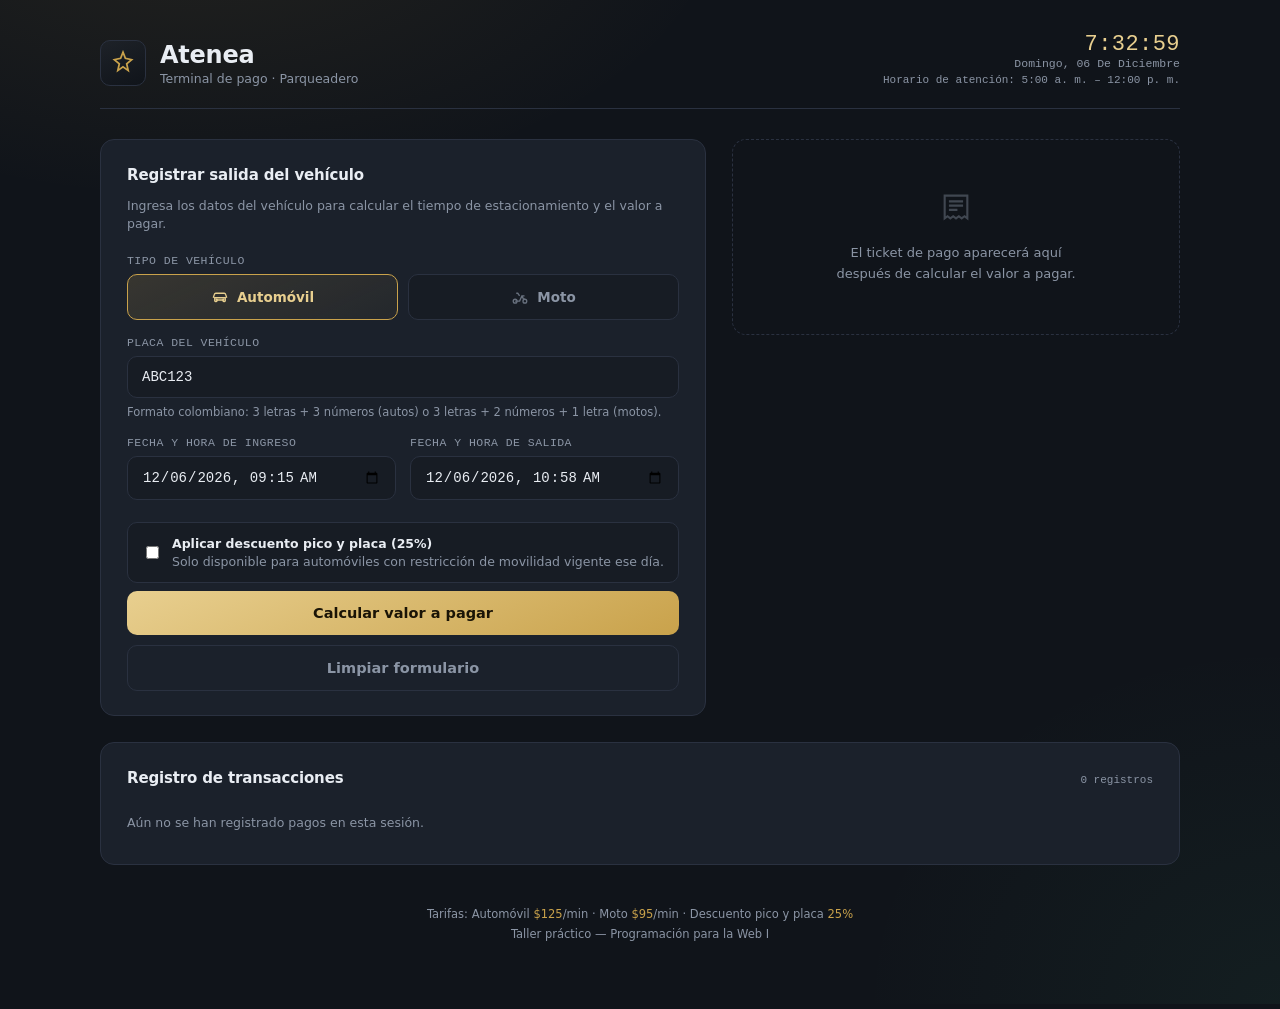
==== ejercicio_parqueadero/index.html @ 3fb55f8c "se termino todo" ====
<!DOCTYPE html>
<html lang="es">
<head>
<meta charset="UTF-8">
<meta name="viewport" content="width=device-width, initial-scale=1.0">
<title>Atenea · Terminal de Parqueadero</title>
<style>
  :root{
    --bg:#10141a;
    --bg-soft:#171c24;
    --panel:#1b212b;
    --line:#2a3140;
    --ink:#e9edf3;
    --ink-dim:#8b95a5;
    --gold:#c9a24b;
    --gold-soft:#e8cf8f;
    --mint:#4abf8a;
    --terracota:#d6573f;
    --paper:#f3efe4;
    --paper-ink:#262119;
    --mono: 'Atenea Mono', ui-monospace, 'SF Mono', Consolas, monospace;
    --sans: 'Atenea Sans', system-ui, -apple-system, sans-serif;
  }

  *{box-sizing:border-box;}
  html,body{margin:0;padding:0;}

  body{
    background:
      radial-gradient(ellipse 900px 500px at 15% -10%, rgba(201,162,75,0.10), transparent 60%),
      radial-gradient(ellipse 700px 600px at 100% 100%, rgba(74,191,138,0.06), transparent 60%),
      var(--bg);
    color:var(--ink);
    font-family:var(--sans);
    min-height:100vh;
    padding:32px 20px 60px;
  }

  /* ---------- Type ---------- */
  @font-face{ font-family:'Atenea Sans'; src:local('Inter'); }

  h1,h2,h3{ margin:0; font-weight:700; letter-spacing:-0.01em; }

  .eyebrow{
    font-family:var(--mono);
    font-size:11px;
    letter-spacing:0.18em;
    text-transform:uppercase;
    color:var(--gold);
  }

  /* ---------- Header ---------- */
  .wrap{ max-width:1080px; margin:0 auto; }

  header.top{
    display:flex;
    align-items:flex-end;
    justify-content:space-between;
    gap:24px;
    margin-bottom:30px;
    padding-bottom:22px;
    border-bottom:1px solid var(--line);
    flex-wrap:wrap;
  }

  .brand{ display:flex; align-items:center; gap:14px; }

  .brand-mark{
    width:46px;height:46px;
    border-radius:10px;
    background:linear-gradient(155deg,#22293480,#10141a);
    border:1px solid var(--line);
    display:flex;align-items:center;justify-content:center;
    position:relative;
    overflow:hidden;
  }
  .brand-mark svg{ width:26px; height:26px; }

  .brand h1{ font-size:24px; }
  .brand .sub{ font-size:12.5px; color:var(--ink-dim); margin-top:2px; }

  .clock-box{
    font-family:var(--mono);
    text-align:right;
  }
  .clock-box .time{ font-size:22px; color:var(--gold-soft); letter-spacing:0.02em; }
  .clock-box .date{ font-size:11.5px; color:var(--ink-dim); text-transform:capitalize; }
  .clock-box .hours{ font-size:11px; color:var(--ink-dim); margin-top:4px; }

  /* ---------- Layout grid ---------- */
  .grid{
    display:grid;
    grid-template-columns: 1.15fr 0.85fr;
    gap:26px;
    align-items:start;
  }
  @media (max-width: 860px){
    .grid{ grid-template-columns:1fr; }
  }

  .panel{
    background:var(--panel);
    border:1px solid var(--line);
    border-radius:14px;
    padding:26px 26px 24px;
  }

  .panel h2{ font-size:15px; margin-bottom:4px; }
  .panel .panel-desc{ font-size:12.5px; color:var(--ink-dim); margin-bottom:20px; line-height:1.5; }

  /* ---------- Form ---------- */
  .field{ margin-bottom:16px; }
  .field label{
    display:block;
    font-size:11.5px;
    letter-spacing:0.04em;
    text-transform:uppercase;
    color:var(--ink-dim);
    margin-bottom:7px;
    font-family:var(--mono);
  }

  .row2{ display:grid; grid-template-columns:1fr 1fr; gap:14px; }

  .vehicle-toggle{ display:flex; gap:10px; }
  .vt-btn{
    flex:1;
    background:var(--bg-soft);
    border:1px solid var(--line);
    border-radius:10px;
    padding:13px 10px;
    color:var(--ink-dim);
    font-family:var(--sans);
    font-size:13.5px;
    font-weight:600;
    cursor:pointer;
    display:flex;
    align-items:center;
    justify-content:center;
    gap:8px;
    transition:all .15s ease;
  }
  .vt-btn svg{ width:18px; height:18px; opacity:.7; transition:opacity .15s; }
  .vt-btn:hover{ border-color:#3a4256; }
  .vt-btn.active{
    background:linear-gradient(155deg, rgba(201,162,75,0.16), rgba(201,162,75,0.05));
    border-color:var(--gold);
    color:var(--gold-soft);
  }
  .vt-btn.active svg{ opacity:1; }

  input[type="text"], input[type="datetime-local"]{
    width:100%;
    background:var(--bg-soft);
    border:1px solid var(--line);
    border-radius:10px;
    padding:12px 14px;
    color:var(--ink);
    font-family:var(--mono);
    font-size:14px;
    outline:none;
    transition:border-color .15s ease, box-shadow .15s ease;
  }
  input::placeholder{ color:#5b6475; font-family:var(--sans); }
  input:focus{
    border-color:var(--gold);
    box-shadow:0 0 0 3px rgba(201,162,75,0.14);
  }
  input.err{ border-color:var(--terracota); box-shadow:0 0 0 3px rgba(214,87,63,0.14); }

  .hint{ font-size:11.5px; color:var(--ink-dim); margin-top:6px; line-height:1.4; }
  .errmsg{ font-size:12px; color:var(--terracota); margin-top:6px; display:none; font-weight:600; }
  .errmsg.show{ display:block; }

  .check-row{
    display:flex;
    align-items:center;
    gap:10px;
    background:var(--bg-soft);
    border:1px solid var(--line);
    border-radius:10px;
    padding:12px 14px;
    margin-top:6px;
    cursor:pointer;
    user-select:none;
  }
  .check-row input{ width:auto; accent-color:var(--gold); }
  .check-row span{ font-size:12.5px; color:var(--ink-dim); line-height:1.4; }
  .check-row strong{ color:var(--ink); }

  .btn{
    width:100%;
    border:none;
    border-radius:10px;
    padding:14px 16px;
    font-family:var(--sans);
    font-weight:700;
    font-size:14.5px;
    cursor:pointer;
    transition:transform .08s ease, filter .15s ease;
  }
  .btn:active{ transform:scale(0.985); }
  .btn-primary{
    background:linear-gradient(155deg, var(--gold-soft), var(--gold));
    color:#1a1406;
    margin-top:8px;
  }
  .btn-primary:hover{ filter:brightness(1.06); }
  .btn-ghost{
    background:transparent;
    border:1px solid var(--line);
    color:var(--ink-dim);
    margin-top:10px;
  }
  .btn-ghost:hover{ border-color:#3a4256; color:var(--ink); }

  .global-alert{
    display:none;
    background:rgba(214,87,63,0.12);
    border:1px solid rgba(214,87,63,0.4);
    color:#f0a796;
    border-radius:10px;
    padding:12px 14px;
    font-size:12.5px;
    margin-bottom:16px;
    line-height:1.5;
  }
  .global-alert.show{ display:block; }
  .global-alert ul{ margin:6px 0 0; padding-left:18px; }

  /* ---------- Ticket ---------- */
  .ticket-shell{
    position:sticky;
    top:24px;
  }

  .ticket-placeholder{
    border:1px dashed var(--line);
    border-radius:14px;
    padding:50px 24px;
    text-align:center;
    color:var(--ink-dim);
    font-size:13px;
    line-height:1.6;
  }
  .ticket-placeholder svg{ width:34px; height:34px; opacity:.4; margin-bottom:12px; }

  .ticket{
    display:none;
    background:var(--paper);
    color:var(--paper-ink);
    border-radius:4px;
    font-family:var(--mono);
    position:relative;
    box-shadow: 0 18px 40px -10px rgba(0,0,0,0.5);
    overflow:hidden;
  }
  .ticket.show{ display:block; animation: drop .35s ease; }
  @keyframes drop{ from{ opacity:0; transform:translateY(-14px);} to{opacity:1; transform:translateY(0);} }

  .ticket::before, .ticket::after{
    content:"";
    position:absolute;
    left:0; right:0;
    height:10px;
    background:
      radial-gradient(circle 6px at 10px 5px, var(--bg) 99%, transparent 100%) repeat-x;
    background-size:20px 10px;
  }
  .ticket::before{ top:-1px; }
  .ticket::after{ bottom:-1px; transform:rotate(180deg); }

  .ticket-inner{ padding:26px 24px 28px; }

  .t-center{ text-align:center; }
  .t-logo{ font-size:18px; font-weight:700; letter-spacing:0.06em; }
  .t-sub{ font-size:10.5px; letter-spacing:0.12em; text-transform:uppercase; opacity:.65; margin-top:2px; }

  .t-rule{
    border:none;
    border-top:1px dashed rgba(38,33,25,0.35);
    margin:16px 0;
  }

  .t-line{
    display:flex;
    justify-content:space-between;
    gap:10px;
    font-size:12.5px;
    padding:3px 0;
  }
  .t-line .k{ opacity:.65; }
  .t-line .v{ font-weight:700; text-align:right; }

  .t-badge{
    display:inline-block;
    font-size:10px;
    letter-spacing:0.06em;
    text-transform:uppercase;
    padding:3px 8px;
    border-radius:20px;
    background:rgba(38,33,25,0.1);
    margin-top:2px;
  }
  .t-badge.disc{ background:rgba(74,191,138,0.18); color:#1d5c41; }

  .t-total{
    display:flex;
    justify-content:space-between;
    align-items:baseline;
    margin-top:14px;
    padding-top:14px;
    border-top:1px solid rgba(38,33,25,0.35);
  }
  .t-total .k{ font-size:12.5px; font-weight:700; }
  .t-total .v{ font-size:21px; font-weight:700; }

  .t-section-title{
    font-size:10.5px;
    letter-spacing:0.1em;
    text-transform:uppercase;
    opacity:.55;
    margin:18px 0 8px;
  }

  .change-list{ display:flex; flex-direction:column; gap:6px; }
  .change-item{
    display:flex;
    align-items:center;
    justify-content:space-between;
    background:rgba(38,33,25,0.06);
    border-radius:6px;
    padding:7px 10px;
    font-size:12.5px;
  }
  .change-item .deno{ display:flex; align-items:center; gap:8px; }
  .change-item .pill{
    font-size:9.5px;
    padding:1px 6px;
    border-radius:10px;
    background:var(--paper-ink);
    color:var(--paper);
    letter-spacing:.04em;
  }

  .t-foot{
    text-align:center;
    font-size:10.5px;
    opacity:.55;
    margin-top:18px;
    line-height:1.6;
  }
  .t-barcode{
    margin:16px auto 0;
    height:34px;
    width:80%;
    background: repeating-linear-gradient(90deg, var(--paper-ink) 0px, var(--paper-ink) 2px, transparent 2px, transparent 5px);
    opacity:.75;
  }

  .ticket-actions{
    display:flex;
    gap:10px;
    margin-top:16px;
  }
  .ticket-actions .btn{ font-size:13px; padding:11px; }

  /* ---------- Log ---------- */
  .log-panel{ margin-top:26px; }
  .log-head{ display:flex; align-items:center; justify-content:space-between; margin-bottom:14px; }
  .log-head h2{ font-size:15px; }
  .log-count{ font-family:var(--mono); font-size:11px; color:var(--ink-dim); }

  .log-empty{ font-size:12.5px; color:var(--ink-dim); padding:10px 0; }

  table{ width:100%; border-collapse:collapse; font-size:12.5px; }
  thead th{
    text-align:left;
    font-family:var(--mono);
    font-size:10.5px;
    letter-spacing:0.06em;
    text-transform:uppercase;
    color:var(--ink-dim);
    padding:8px 10px;
    border-bottom:1px solid var(--line);
  }
  tbody td{
    padding:11px 10px;
    border-bottom:1px solid var(--line);
    color:var(--ink);
  }
  tbody tr:last-child td{ border-bottom:none; }
  tbody td.num{ font-family:var(--mono); text-align:right; }
  .tag{
    font-size:10.5px;
    padding:2px 8px;
    border-radius:20px;
    background:var(--bg-soft);
    border:1px solid var(--line);
    color:var(--ink-dim);
  }

  footer.page-foot{
    text-align:center;
    margin-top:40px;
    font-size:11.5px;
    color:var(--ink-dim);
    line-height:1.7;
  }
  footer.page-foot .gold{ color:var(--gold); }

  /* focus visibility */
  a:focus-visible, button:focus-visible, input:focus-visible, .vt-btn:focus-visible{
    outline:2px solid var(--gold);
    outline-offset:2px;
  }

  @media (prefers-reduced-motion: reduce){
    .ticket.show{ animation:none; }
  }
</style>
</head>
<body>
<div class="wrap">

  <header class="top">
    <div class="brand">
      <div class="brand-mark">
        <svg viewBox="0 0 24 24" fill="none" stroke="#c9a24b" stroke-width="1.6">
          <path d="M12 2l2.2 5.6L20 9l-4.6 3.7L16.8 19 12 15.6 7.2 19l1.4-6.3L4 9l5.8-1.4L12 2z"/>
        </svg>
      </div>
      <div>
        <h1>Atenea</h1>
        <div class="sub">Terminal de pago · Parqueadero</div>
      </div>
    </div>
    <div class="clock-box">
      <div class="time" id="clockTime">--:--:--</div>
      <div class="date" id="clockDate">—</div>
      <div class="hours">Horario de atención: 5:00 a. m. – 12:00 p. m.</div>
    </div>
  </header>

  <div class="grid">

    <!-- FORM PANEL -->
    <section class="panel">
      <h2>Registrar salida del vehículo</h2>
      <p class="panel-desc">Ingresa los datos del vehículo para calcular el tiempo de estacionamiento y el valor a pagar.</p>

      <div class="global-alert" id="globalAlert"></div>

      <div class="field">
        <label>Tipo de vehículo</label>
        <div class="vehicle-toggle">
          <button type="button" class="vt-btn active" data-tipo="auto" id="btnAuto">
            <svg viewBox="0 0 24 24" fill="none" stroke="currentColor" stroke-width="1.8"><path d="M3 13l1.5-4.5A2 2 0 0 1 6.4 7h11.2a2 2 0 0 1 1.9 1.5L21 13M5 13h14v4a1 1 0 0 1-1 1h-1a1 1 0 0 1-1-1v-1H8v1a1 1 0 0 1-1 1H6a1 1 0 0 1-1-1v-4z"/><circle cx="7.5" cy="15.5" r="0.6" fill="currentColor"/><circle cx="16.5" cy="15.5" r="0.6" fill="currentColor"/></svg>
            Automóvil
          </button>
          <button type="button" class="vt-btn" data-tipo="moto" id="btnMoto">
            <svg viewBox="0 0 24 24" fill="none" stroke="currentColor" stroke-width="1.8"><circle cx="5.5" cy="17.5" r="2.5"/><circle cx="18.5" cy="17.5" r="2.5"/><path d="M5.5 17.5h6l3-7h3.5M11.5 10.5L9 7h-2M14.5 10.5l2 4 2 .5"/></svg>
            Moto
          </button>
        </div>
        <input type="hidden" id="tipoVehiculo" value="auto">
      </div>

      <div class="field">
        <label for="placa">Placa del vehículo</label>
        <input type="text" id="placa" placeholder="ABC123" maxlength="6" autocomplete="off">
        <div class="hint">Formato colombiano: 3 letras + 3 números (autos) o 3 letras + 2 números + 1 letra (motos).</div>
        <div class="errmsg" id="errPlaca">La placa no tiene un formato válido.</div>
      </div>

      <div class="row2">
        <div class="field">
          <label for="fechaIngreso">Fecha y hora de ingreso</label>
          <input type="datetime-local" id="fechaIngreso">
          <div class="errmsg" id="errIngreso">Hora fuera del horario de atención (5:00 a.m.–12:00 p.m.).</div>
        </div>
        <div class="field">
          <label for="fechaSalida">Fecha y hora de salida</label>
          <input type="datetime-local" id="fechaSalida">
          <div class="errmsg" id="errSalida">La salida debe ser posterior al ingreso y dentro del horario.</div>
        </div>
      </div>

      <label class="check-row" for="picoPlaca">
        <input type="checkbox" id="picoPlaca">
        <span><strong>Aplicar descuento pico y placa (25%)</strong><br>Solo disponible para automóviles con restricción de movilidad vigente ese día.</span>
      </label>

      <button class="btn btn-primary" id="btnCalcular">Calcular valor a pagar</button>

      <div id="pagoSection" style="display:none;">
        <div class="field" style="margin-top:18px;">
          <label for="dineroRecibido">Dinero recibido del cliente</label>
          <input type="text" id="dineroRecibido" placeholder="Ej: 50000" inputmode="numeric">
          <div class="errmsg" id="errDinero">Ingresa un valor numérico igual o mayor al total a pagar.</div>
        </div>
        <button class="btn btn-primary" id="btnPagar">Generar ticket y calcular cambio</button>
      </div>

      <button class="btn btn-ghost" id="btnReset">Limpiar formulario</button>
    </section>

    <!-- TICKET PANEL -->
    <aside class="ticket-shell">
      <div class="ticket-placeholder" id="ticketPlaceholder">
        <svg viewBox="0 0 24 24" fill="none" stroke="currentColor" stroke-width="1.5"><path d="M4 4h16v16l-2-1.5L16 20l-2-1.5L12 20l-2-1.5L8 20l-2-1.5L4 20V4z"/><path d="M7 8h10M7 11h10M7 14h6"/></svg>
        <div>El ticket de pago aparecerá aquí<br>después de calcular el valor a pagar.</div>
      </div>

      <div class="ticket" id="ticket">
        <div class="ticket-inner">
          <div class="t-center">
            <div class="t-logo">ATENEA</div>
            <div class="t-sub">Comprobante de pago</div>
          </div>
          <hr class="t-rule">
          <div class="t-line"><span class="k">Fecha</span><span class="v" id="tkFecha">—</span></div>
          <div class="t-line"><span class="k">Placa</span><span class="v" id="tkPlaca">—</span></div>
          <div class="t-line"><span class="k">Vehículo</span><span class="v" id="tkTipo">—</span></div>
          <div class="t-line"><span class="k">Ingreso</span><span class="v" id="tkIngreso">—</span></div>
          <div class="t-line"><span class="k">Salida</span><span class="v" id="tkSalida">—</span></div>
          <div class="t-line"><span class="k">Tiempo total</span><span class="v" id="tkTiempo">—</span></div>
          <hr class="t-rule">
          <div class="t-line"><span class="k">Tarifa por minuto</span><span class="v" id="tkTarifa">—</span></div>
          <div class="t-line"><span class="k">Subtotal</span><span class="v" id="tkSubtotal">—</span></div>
          <div class="t-line" id="tkDescuentoRow" style="display:none;"><span class="k">Descuento pico y placa <span class="t-badge disc">-25%</span></span><span class="v" id="tkDescuento">—</span></div>
          <div class="t-line"><span class="k">Ajuste a múltiplo de $50</span><span class="v" id="tkAjuste">—</span></div>

          <div class="t-total"><span class="k">TOTAL A PAGAR</span><span class="v" id="tkTotal">$0</span></div>

          <div id="tkCambioWrap" style="display:none;">
            <div class="t-line" style="margin-top:14px;"><span class="k">Recibido</span><span class="v" id="tkRecibido">—</span></div>
            <div class="t-line"><span class="k">Cambio a devolver</span><span class="v" id="tkCambioTotal">—</span></div>
            <div class="t-section-title">Desglose del cambio</div>
            <div class="change-list" id="changeList"></div>
          </div>

          <div class="t-barcode"></div>
          <div class="t-foot">Gracias por estacionar con Atenea<br>Conserve este comprobante</div>
        </div>
      </div>

      <div class="ticket-actions" id="ticketActions" style="display:none;">
        <button class="btn btn-ghost" id="btnDescargarJson">Descargar JSON</button>
      </div>
    </aside>
  </div>

  <!-- LOG -->
  <section class="panel log-panel">
    <div class="log-head">
      <h2>Registro de transacciones</h2>
      <span class="log-count" id="logCount">0 registros</span>
    </div>
    <div class="log-empty" id="logEmpty">Aún no se han registrado pagos en esta sesión.</div>
    <div style="overflow-x:auto;">
      <table id="logTable" style="display:none;">
        <thead>
          <tr>
            <th>Fecha</th>
            <th>Placa</th>
            <th>Tipo</th>
            <th>Tiempo (h)</th>
            <th style="text-align:right;">Valor pagado</th>
          </tr>
        </thead>
        <tbody id="logBody"></tbody>
      </table>
    </div>
  </section>

  <footer class="page-foot">
    Tarifas: Automóvil <span class="gold">$125</span>/min · Moto <span class="gold">$95</span>/min · Descuento pico y placa <span class="gold">25%</span><br>
    Taller práctico — Programación para la Web I
  </footer>

</div>

<script>
(function(){
  "use strict";

  /* ====================== Constantes del negocio ====================== */
  const TARIFA = { auto: 125, moto: 95 };
  const DESCUENTO_PICO_PLACA = 0.25;
  const HORA_APERTURA = 5;   // 5:00 a.m.
  const HORA_CIERRE   = 12;  // 12:00 p.m. (mediodía)
  const DENOMINACIONES = [100000, 50000, 20000, 10000, 5000, 2000, 1000, 500, 200, 100, 50];

  const registros = []; // log en memoria de la sesión

  /* ====================== Utilidades ====================== */
  const $ = (id) => document.getElementById(id);

  const fmtCOP = (n) => "$" + Math.round(n).toLocaleString("es-CO");

  const fmtFechaHora = (date) =>
    date.toLocaleString("es-CO", { day:"2-digit", month:"short", year:"numeric", hour:"2-digit", minute:"2-digit" });

  // Valida formato de placa colombiana: AAA123 (carro) o AAA12A (moto)
  function placaValida(placa, tipo){
    const p = placa.trim().toUpperCase();
    if(tipo === "auto"){
      return /^[A-Z]{3}[0-9]{3}$/.test(p);
    }
    return /^[A-Z]{3}[0-9]{2}[A-Z]$/.test(p);
  }

  // Verifica que una fecha/hora esté dentro del horario de atención [5:00, 12:00]
  function dentroDeHorario(date){
    const h = date.getHours();
    const m = date.getMinutes();
    const minutos = h * 60 + m;
    const apertura = HORA_APERTURA * 60;
    const cierre = HORA_CIERRE * 60; // 12:00 pm exactas incluidas
    return minutos >= apertura && minutos <= cierre;
  }

  // Ajusta un valor al múltiplo de 50 inmediatamente superior (a favor del parqueadero)
  function ajustarMultiplo50(valor){
    return Math.ceil(valor / 50) * 50;
  }

  // Calcula el desglose de cambio en denominaciones colombianas
  function calcularCambio(totalCambio){
    let restante = Math.round(totalCambio);
    const desglose = [];
    for(const d of DENOMINACIONES){
      if(restante <= 0) break;
      const cantidad = Math.floor(restante / d);
      if(cantidad > 0){
        desglose.push({ denominacion:d, cantidad });
        restante -= cantidad * d;
      }
    }
    return desglose;
  }

  function tipoBillete(d){
    return d >= 1000 ? "Billete" : "Moneda";
  }

  /* ====================== Estado de la UI ====================== */
  let calculoActual = null; // guarda el resultado del cálculo vigente

  function setTipoVehiculo(tipo){
    $("tipoVehiculo").value = tipo;
    $("btnAuto").classList.toggle("active", tipo === "auto");
    $("btnMoto").classList.toggle("active", tipo === "moto");
  }

  $("btnAuto").addEventListener("click", () => setTipoVehiculo("auto"));
  $("btnMoto").addEventListener("click", () => setTipoVehiculo("moto"));

  function mostrarAlertaGlobal(mensajes){
    const box = $("globalAlert");
    if(!mensajes.length){
      box.classList.remove("show");
      box.innerHTML = "";
      return;
    }
    box.innerHTML = "<strong>Revisa los siguientes datos:</strong><ul>" +
      mensajes.map(m => `<li>${m}</li>`).join("") + "</ul>";
    box.classList.add("show");
  }

  function limpiarErroresCampo(){
    ["placa","fechaIngreso","fechaSalida"].forEach(id => $(id).classList.remove("err"));
    ["errPlaca","errIngreso","errSalida"].forEach(id => $(id).classList.remove("show"));
  }

  /* ====================== Validación principal ====================== */
  function validarFormulario(){
    limpiarErroresCampo();
    const errores = [];

    const tipo = $("tipoVehiculo").value;
    const placa = $("placa").value.trim();
    const ingresoStr = $("fechaIngreso").value;
    const salidaStr = $("fechaSalida").value;

    // Placa
    if(!placa){
      errores.push("La placa del vehículo es obligatoria.");
      $("placa").classList.add("err");
    } else if(!placaValida(placa, tipo)){
      errores.push(`La placa "${placa.toUpperCase()}" no corresponde al formato esperado para ${tipo === "auto" ? "un automóvil (AAA123)" : "una moto (AAA12A)"}.`);
      $("placa").classList.add("err");
      $("errPlaca").classList.add("show");
    }

    // Fechas presentes
    if(!ingresoStr){
      errores.push("Debes indicar la fecha y hora de ingreso.");
      $("fechaIngreso").classList.add("err");
    }
    if(!salidaStr){
      errores.push("Debes indicar la fecha y hora de salida.");
      $("fechaSalida").classList.add("err");
    }

    if(ingresoStr && salidaStr){
      const ingreso = new Date(ingresoStr);
      const salida = new Date(salidaStr);

      if(isNaN(ingreso.getTime()) || isNaN(salida.getTime())){
        errores.push("Las fechas ingresadas no son válidas.");
      } else {
        if(!dentroDeHorario(ingreso)){
          errores.push("La hora de ingreso está fuera del horario de atención (5:00 a.m. – 12:00 p.m.).");
          $("fechaIngreso").classList.add("err");
          $("errIngreso").classList.add("show");
        }
        if(!dentroDeHorario(salida)){
          errores.push("La hora de salida está fuera del horario de atención (5:00 a.m. – 12:00 p.m.).");
          $("fechaSalida").classList.add("err");
          $("errSalida").classList.add("show");
        }
        if(salida.getTime() <= ingreso.getTime()){
          errores.push("La fecha y hora de salida debe ser posterior a la de ingreso.");
          $("fechaSalida").classList.add("err");
          $("errSalida").classList.add("show");
        }
      }
    }

    mostrarAlertaGlobal(errores);
    return errores.length === 0;
  }

  /* ====================== Cálculo del valor a pagar ====================== */
  function calcular(){
    if(!validarFormulario()) return;

    const tipo = $("tipoVehiculo").value;
    const placa = $("placa").value.trim().toUpperCase();
    const ingreso = new Date($("fechaIngreso").value);
    const salida = new Date($("fechaSalida").value);
    const aplicaPicoPlaca = $("picoPlaca").checked && tipo === "auto";

    const minutos = Math.ceil((salida.getTime() - ingreso.getTime()) / 60000);
    const tarifaMin = TARIFA[tipo];
    const subtotal = minutos * tarifaMin;
    const descuento = aplicaPicoPlaca ? subtotal * DESCUENTO_PICO_PLACA : 0;
    const valorConDescuento = subtotal - descuento;
    const totalAjustado = ajustarMultiplo50(valorConDescuento);
    const ajuste = totalAjustado - valorConDescuento;
    const horas = minutos / 60;

    calculoActual = {
      tipo, placa, ingreso, salida, minutos, horas,
      tarifaMin, subtotal, aplicaPicoPlaca, descuento,
      valorConDescuento, ajuste, total: totalAjustado
    };

    // Pintar el ticket (parcial, sin cambio todavía)
    $("tkFecha").textContent = fmtFechaHora(new Date());
    $("tkPlaca").textContent = placa;
    $("tkTipo").textContent = tipo === "auto" ? "Automóvil" : "Moto";
    $("tkIngreso").textContent = fmtFechaHora(ingreso);
    $("tkSalida").textContent = fmtFechaHora(salida);
    $("tkTiempo").textContent = `${minutos} min (${horas.toFixed(2)} h)`;
    $("tkTarifa").textContent = fmtCOP(tarifaMin) + "/min";
    $("tkSubtotal").textContent = fmtCOP(subtotal);

    if(aplicaPicoPlaca){
      $("tkDescuentoRow").style.display = "flex";
      $("tkDescuento").textContent = "-" + fmtCOP(descuento);
    } else {
      $("tkDescuentoRow").style.display = "none";
    }

    $("tkAjuste").textContent = (ajuste > 0 ? "+" : "") + fmtCOP(ajuste);
    $("tkTotal").textContent = fmtCOP(totalAjustado);

    $("tkCambioWrap").style.display = "none";

    $("ticketPlaceholder").style.display = "none";
    $("ticket").classList.add("show");
    $("ticketActions").style.display = "none";

    $("pagoSection").style.display = "block";
    $("dineroRecibido").value = "";
    $("dineroRecibido").classList.remove("err");
    $("errDinero").classList.remove("show");
    $("dineroRecibido").focus();
  }

  /* ====================== Pago y cambio ====================== */
  function procesarPago(){
    if(!calculoActual) return;

    const crudo = $("dineroRecibido").value.replace(/[^0-9]/g, "");
    const recibido = parseInt(crudo, 10);

    $("dineroRecibido").classList.remove("err");
    $("errDinero").classList.remove("show");

    if(!crudo || isNaN(recibido) || recibido < calculoActual.total){
      $("dineroRecibido").classList.add("err");
      $("errDinero").classList.add("show");
      if(recibido < calculoActual.total && !isNaN(recibido)){
        $("errDinero").textContent = `El dinero recibido (${fmtCOP(recibido)}) es menor al total a pagar (${fmtCOP(calculoActual.total)}).`;
      }
      return;
    }

    const cambioTotal = recibido - calculoActual.total;
    const desglose = calcularCambio(cambioTotal);

    $("tkCambioWrap").style.display = "block";
    $("tkRecibido").textContent = fmtCOP(recibido);
    $("tkCambioTotal").textContent = fmtCOP(cambioTotal);

    const list = $("changeList");
    list.innerHTML = "";
    if(desglose.length === 0){
      list.innerHTML = `<div class="change-item"><span>Pago exacto, sin cambio a devolver.</span></div>`;
    } else {
      desglose.forEach(item => {
        const div = document.createElement("div");
        div.className = "change-item";
        div.innerHTML = `
          <span class="deno"><span class="pill">${tipoBillete(item.denominacion)}</span> ${fmtCOP(item.denominacion)}</span>
          <span>x${item.cantidad}</span>
        `;
        list.appendChild(div);
      });
    }

    $("ticketActions").style.display = "flex";

    // Guardar registro para el log y el JSON
    const registro = {
      fecha: new Date().toISOString(),
      tipoVehiculo: calculoActual.tipo === "auto" ? "Automóvil" : "Moto",
      placa: calculoActual.placa,
      tiempoHoras: Number(calculoActual.horas.toFixed(2)),
      valorAPagar: calculoActual.total
    };
    registros.push(registro);
    actualizarLog();
    calculoActual.registro = registro;
    calculoActual.recibido = recibido;
    calculoActual.cambioTotal = cambioTotal;
    calculoActual.desgloseCambio = desglose;
  }

  /* ====================== Log de transacciones ====================== */
  function actualizarLog(){
    $("logCount").textContent = registros.length + (registros.length === 1 ? " registro" : " registros");
    if(registros.length === 0){
      $("logEmpty").style.display = "block";
      $("logTable").style.display = "none";
      return;
    }
    $("logEmpty").style.display = "none";
    $("logTable").style.display = "table";

    const body = $("logBody");
    body.innerHTML = "";
    registros.slice().reverse().forEach(r => {
      const tr = document.createElement("tr");
      const fecha = new Date(r.fecha);
      tr.innerHTML = `
        <td>${fecha.toLocaleString("es-CO", {day:"2-digit", month:"short", hour:"2-digit", minute:"2-digit"})}</td>
        <td><span class="tag">${r.placa}</span></td>
        <td>${r.tipoVehiculo}</td>
        <td class="num">${r.tiempoHoras}</td>
        <td class="num">${fmtCOP(r.valorAPagar)}</td>
      `;
      body.appendChild(tr);
    });
  }

  /* ====================== Descargar JSON ====================== */
  function descargarJson(){
    if(!calculoActual || !calculoActual.registro) return;
    const data = calculoActual.registro;
    const blob = new Blob([JSON.stringify(data, null, 2)], { type: "application/json" });
    const url = URL.createObjectURL(blob);
    const a = document.createElement("a");
    a.href = url;
    a.download = `atenea_${data.placa}_${Date.now()}.json`;
    document.body.appendChild(a);
    a.click();
    document.body.removeChild(a);
    URL.revokeObjectURL(url);
  }

  /* ====================== Reset ====================== */
  function resetFormulario(){
    $("placa").value = "";
    $("fechaIngreso").value = "";
    $("fechaSalida").value = "";
    $("picoPlaca").checked = false;
    setTipoVehiculo("auto");
    limpiarErroresCampo();
    mostrarAlertaGlobal([]);

    $("pagoSection").style.display = "none";
    $("ticket").classList.remove("show");
    $("ticketPlaceholder").style.display = "block";
    $("ticketActions").style.display = "none";
    calculoActual = null;
  }

  /* ====================== Reloj en vivo ====================== */
  function actualizarReloj(){
    const ahora = new Date();
    $("clockTime").textContent = ahora.toLocaleTimeString("es-CO", { hour12:false });
    $("clockDate").textContent = ahora.toLocaleDateString("es-CO", { weekday:"long", day:"2-digit", month:"long" });
  }
  actualizarReloj();
  setInterval(actualizarReloj, 1000);

  /* ====================== Listeners ====================== */
  $("btnCalcular").addEventListener("click", calcular);
  $("btnPagar").addEventListener("click", procesarPago);
  $("btnDescargarJson").addEventListener("click", descargarJson);
  $("btnReset").addEventListener("click", resetFormulario);

  $("dineroRecibido").addEventListener("keydown", (e) => {
    if(e.key === "Enter") procesarPago();
  });

  // Prellenar con un ejemplo razonable de fecha/hora para facilitar pruebas
  (function prellenar(){
    const hoy = new Date();
    const ingresoEj = new Date(hoy); ingresoEj.setHours(9, 15, 0, 0);
    const salidaEj = new Date(hoy); salidaEj.setHours(10, 58, 0, 0);
    const toLocalInput = (d) => {
      const pad = (n) => String(n).padStart(2,"0");
      return `${d.getFullYear()}-${pad(d.getMonth()+1)}-${pad(d.getDate())}T${pad(d.getHours())}:${pad(d.getMinutes())}`;
    };
    $("fechaIngreso").value = toLocalInput(ingresoEj);
    $("fechaSalida").value = toLocalInput(salidaEj);
    $("placa").value = "ABC123";
  })();

})();
</script>
</body>
</html>
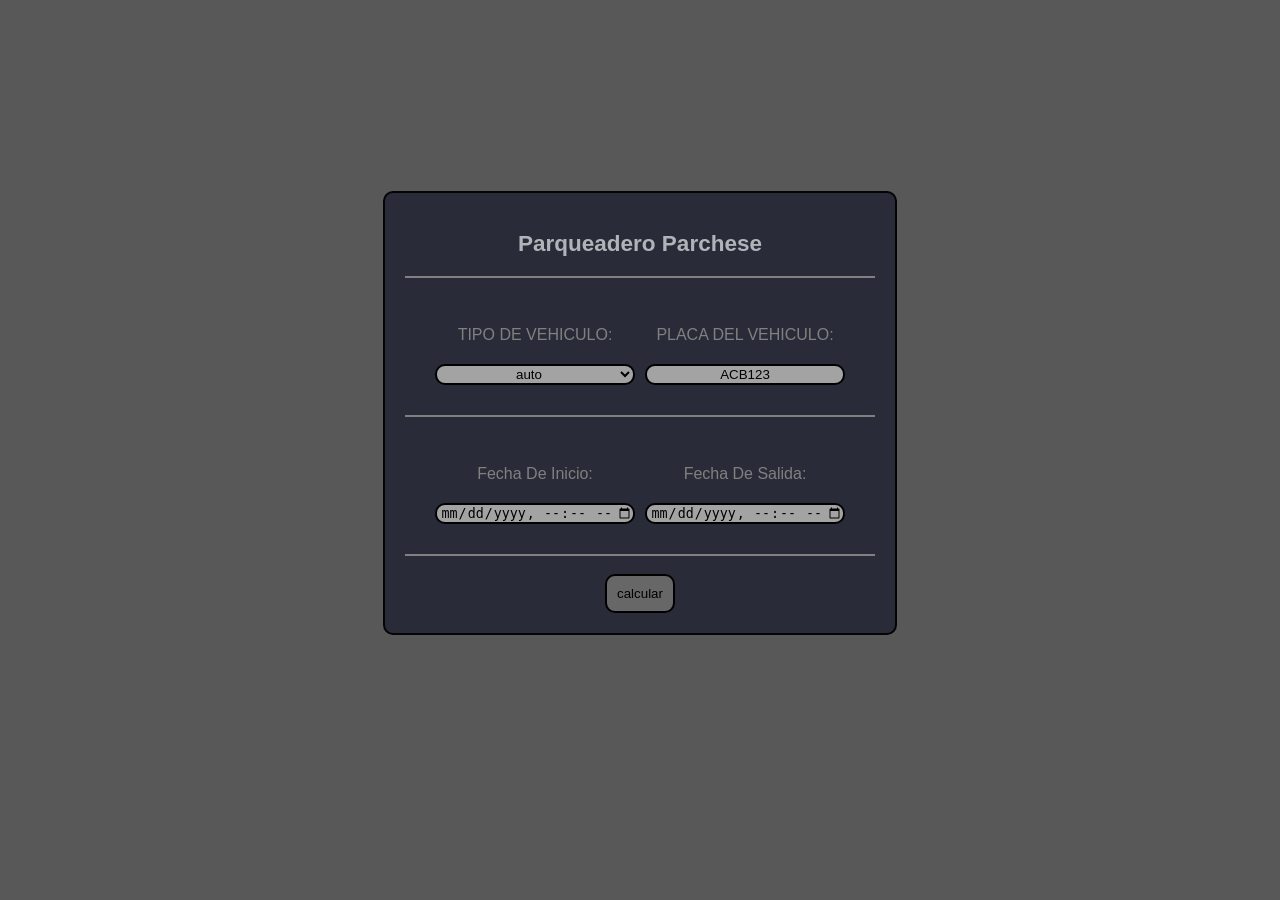
==== commit 187fffbb: "se esta haciendo correctamente el ejercicio parqueadero" ====
--- a/ejercicio_parqueadero/index.html
+++ b/ejercicio_parqueadero/index.html
@@ -1,949 +1,52 @@
 <!DOCTYPE html>
 <html lang="es">
 <head>
-<meta charset="UTF-8">
-<meta name="viewport" content="width=device-width, initial-scale=1.0">
-<title>Atenea · Terminal de Parqueadero</title>
-<style>
-  :root{
-    --bg:#10141a;
-    --bg-soft:#171c24;
-    --panel:#1b212b;
-    --line:#2a3140;
-    --ink:#e9edf3;
-    --ink-dim:#8b95a5;
-    --gold:#c9a24b;
-    --gold-soft:#e8cf8f;
-    --mint:#4abf8a;
-    --terracota:#d6573f;
-    --paper:#f3efe4;
-    --paper-ink:#262119;
-    --mono: 'Atenea Mono', ui-monospace, 'SF Mono', Consolas, monospace;
-    --sans: 'Atenea Sans', system-ui, -apple-system, sans-serif;
-  }
-
-  *{box-sizing:border-box;}
-  html,body{margin:0;padding:0;}
-
-  body{
-    background:
-      radial-gradient(ellipse 900px 500px at 15% -10%, rgba(201,162,75,0.10), transparent 60%),
-      radial-gradient(ellipse 700px 600px at 100% 100%, rgba(74,191,138,0.06), transparent 60%),
-      var(--bg);
-    color:var(--ink);
-    font-family:var(--sans);
-    min-height:100vh;
-    padding:32px 20px 60px;
-  }
-
-  /* ---------- Type ---------- */
-  @font-face{ font-family:'Atenea Sans'; src:local('Inter'); }
-
-  h1,h2,h3{ margin:0; font-weight:700; letter-spacing:-0.01em; }
-
-  .eyebrow{
-    font-family:var(--mono);
-    font-size:11px;
-    letter-spacing:0.18em;
-    text-transform:uppercase;
-    color:var(--gold);
-  }
-
-  /* ---------- Header ---------- */
-  .wrap{ max-width:1080px; margin:0 auto; }
-
-  header.top{
-    display:flex;
-    align-items:flex-end;
-    justify-content:space-between;
-    gap:24px;
-    margin-bottom:30px;
-    padding-bottom:22px;
-    border-bottom:1px solid var(--line);
-    flex-wrap:wrap;
-  }
-
-  .brand{ display:flex; align-items:center; gap:14px; }
-
-  .brand-mark{
-    width:46px;height:46px;
-    border-radius:10px;
-    background:linear-gradient(155deg,#22293480,#10141a);
-    border:1px solid var(--line);
-    display:flex;align-items:center;justify-content:center;
-    position:relative;
-    overflow:hidden;
-  }
-  .brand-mark svg{ width:26px; height:26px; }
-
-  .brand h1{ font-size:24px; }
-  .brand .sub{ font-size:12.5px; color:var(--ink-dim); margin-top:2px; }
-
-  .clock-box{
-    font-family:var(--mono);
-    text-align:right;
-  }
-  .clock-box .time{ font-size:22px; color:var(--gold-soft); letter-spacing:0.02em; }
-  .clock-box .date{ font-size:11.5px; color:var(--ink-dim); text-transform:capitalize; }
-  .clock-box .hours{ font-size:11px; color:var(--ink-dim); margin-top:4px; }
-
-  /* ---------- Layout grid ---------- */
-  .grid{
-    display:grid;
-    grid-template-columns: 1.15fr 0.85fr;
-    gap:26px;
-    align-items:start;
-  }
-  @media (max-width: 860px){
-    .grid{ grid-template-columns:1fr; }
-  }
-
-  .panel{
-    background:var(--panel);
-    border:1px solid var(--line);
-    border-radius:14px;
-    padding:26px 26px 24px;
-  }
-
-  .panel h2{ font-size:15px; margin-bottom:4px; }
-  .panel .panel-desc{ font-size:12.5px; color:var(--ink-dim); margin-bottom:20px; line-height:1.5; }
-
-  /* ---------- Form ---------- */
-  .field{ margin-bottom:16px; }
-  .field label{
-    display:block;
-    font-size:11.5px;
-    letter-spacing:0.04em;
-    text-transform:uppercase;
-    color:var(--ink-dim);
-    margin-bottom:7px;
-    font-family:var(--mono);
-  }
-
-  .row2{ display:grid; grid-template-columns:1fr 1fr; gap:14px; }
-
-  .vehicle-toggle{ display:flex; gap:10px; }
-  .vt-btn{
-    flex:1;
-    background:var(--bg-soft);
-    border:1px solid var(--line);
-    border-radius:10px;
-    padding:13px 10px;
-    color:var(--ink-dim);
-    font-family:var(--sans);
-    font-size:13.5px;
-    font-weight:600;
-    cursor:pointer;
-    display:flex;
-    align-items:center;
-    justify-content:center;
-    gap:8px;
-    transition:all .15s ease;
-  }
-  .vt-btn svg{ width:18px; height:18px; opacity:.7; transition:opacity .15s; }
-  .vt-btn:hover{ border-color:#3a4256; }
-  .vt-btn.active{
-    background:linear-gradient(155deg, rgba(201,162,75,0.16), rgba(201,162,75,0.05));
-    border-color:var(--gold);
-    color:var(--gold-soft);
-  }
-  .vt-btn.active svg{ opacity:1; }
-
-  input[type="text"], input[type="datetime-local"]{
-    width:100%;
-    background:var(--bg-soft);
-    border:1px solid var(--line);
-    border-radius:10px;
-    padding:12px 14px;
-    color:var(--ink);
-    font-family:var(--mono);
-    font-size:14px;
-    outline:none;
-    transition:border-color .15s ease, box-shadow .15s ease;
-  }
-  input::placeholder{ color:#5b6475; font-family:var(--sans); }
-  input:focus{
-    border-color:var(--gold);
-    box-shadow:0 0 0 3px rgba(201,162,75,0.14);
-  }
-  input.err{ border-color:var(--terracota); box-shadow:0 0 0 3px rgba(214,87,63,0.14); }
-
-  .hint{ font-size:11.5px; color:var(--ink-dim); margin-top:6px; line-height:1.4; }
-  .errmsg{ font-size:12px; color:var(--terracota); margin-top:6px; display:none; font-weight:600; }
-  .errmsg.show{ display:block; }
-
-  .check-row{
-    display:flex;
-    align-items:center;
-    gap:10px;
-    background:var(--bg-soft);
-    border:1px solid var(--line);
-    border-radius:10px;
-    padding:12px 14px;
-    margin-top:6px;
-    cursor:pointer;
-    user-select:none;
-  }
-  .check-row input{ width:auto; accent-color:var(--gold); }
-  .check-row span{ font-size:12.5px; color:var(--ink-dim); line-height:1.4; }
-  .check-row strong{ color:var(--ink); }
-
-  .btn{
-    width:100%;
-    border:none;
-    border-radius:10px;
-    padding:14px 16px;
-    font-family:var(--sans);
-    font-weight:700;
-    font-size:14.5px;
-    cursor:pointer;
-    transition:transform .08s ease, filter .15s ease;
-  }
-  .btn:active{ transform:scale(0.985); }
-  .btn-primary{
-    background:linear-gradient(155deg, var(--gold-soft), var(--gold));
-    color:#1a1406;
-    margin-top:8px;
-  }
-  .btn-primary:hover{ filter:brightness(1.06); }
-  .btn-ghost{
-    background:transparent;
-    border:1px solid var(--line);
-    color:var(--ink-dim);
-    margin-top:10px;
-  }
-  .btn-ghost:hover{ border-color:#3a4256; color:var(--ink); }
-
-  .global-alert{
-    display:none;
-    background:rgba(214,87,63,0.12);
-    border:1px solid rgba(214,87,63,0.4);
-    color:#f0a796;
-    border-radius:10px;
-    padding:12px 14px;
-    font-size:12.5px;
-    margin-bottom:16px;
-    line-height:1.5;
-  }
-  .global-alert.show{ display:block; }
-  .global-alert ul{ margin:6px 0 0; padding-left:18px; }
-
-  /* ---------- Ticket ---------- */
-  .ticket-shell{
-    position:sticky;
-    top:24px;
-  }
-
-  .ticket-placeholder{
-    border:1px dashed var(--line);
-    border-radius:14px;
-    padding:50px 24px;
-    text-align:center;
-    color:var(--ink-dim);
-    font-size:13px;
-    line-height:1.6;
-  }
-  .ticket-placeholder svg{ width:34px; height:34px; opacity:.4; margin-bottom:12px; }
-
-  .ticket{
-    display:none;
-    background:var(--paper);
-    color:var(--paper-ink);
-    border-radius:4px;
-    font-family:var(--mono);
-    position:relative;
-    box-shadow: 0 18px 40px -10px rgba(0,0,0,0.5);
-    overflow:hidden;
-  }
-  .ticket.show{ display:block; animation: drop .35s ease; }
-  @keyframes drop{ from{ opacity:0; transform:translateY(-14px);} to{opacity:1; transform:translateY(0);} }
-
-  .ticket::before, .ticket::after{
-    content:"";
-    position:absolute;
-    left:0; right:0;
-    height:10px;
-    background:
-      radial-gradient(circle 6px at 10px 5px, var(--bg) 99%, transparent 100%) repeat-x;
-    background-size:20px 10px;
-  }
-  .ticket::before{ top:-1px; }
-  .ticket::after{ bottom:-1px; transform:rotate(180deg); }
-
-  .ticket-inner{ padding:26px 24px 28px; }
-
-  .t-center{ text-align:center; }
-  .t-logo{ font-size:18px; font-weight:700; letter-spacing:0.06em; }
-  .t-sub{ font-size:10.5px; letter-spacing:0.12em; text-transform:uppercase; opacity:.65; margin-top:2px; }
-
-  .t-rule{
-    border:none;
-    border-top:1px dashed rgba(38,33,25,0.35);
-    margin:16px 0;
-  }
-
-  .t-line{
-    display:flex;
-    justify-content:space-between;
-    gap:10px;
-    font-size:12.5px;
-    padding:3px 0;
-  }
-  .t-line .k{ opacity:.65; }
-  .t-line .v{ font-weight:700; text-align:right; }
-
-  .t-badge{
-    display:inline-block;
-    font-size:10px;
-    letter-spacing:0.06em;
-    text-transform:uppercase;
-    padding:3px 8px;
-    border-radius:20px;
-    background:rgba(38,33,25,0.1);
-    margin-top:2px;
-  }
-  .t-badge.disc{ background:rgba(74,191,138,0.18); color:#1d5c41; }
-
-  .t-total{
-    display:flex;
-    justify-content:space-between;
-    align-items:baseline;
-    margin-top:14px;
-    padding-top:14px;
-    border-top:1px solid rgba(38,33,25,0.35);
-  }
-  .t-total .k{ font-size:12.5px; font-weight:700; }
-  .t-total .v{ font-size:21px; font-weight:700; }
-
-  .t-section-title{
-    font-size:10.5px;
-    letter-spacing:0.1em;
-    text-transform:uppercase;
-    opacity:.55;
-    margin:18px 0 8px;
-  }
-
-  .change-list{ display:flex; flex-direction:column; gap:6px; }
-  .change-item{
-    display:flex;
-    align-items:center;
-    justify-content:space-between;
-    background:rgba(38,33,25,0.06);
-    border-radius:6px;
-    padding:7px 10px;
-    font-size:12.5px;
-  }
-  .change-item .deno{ display:flex; align-items:center; gap:8px; }
-  .change-item .pill{
-    font-size:9.5px;
-    padding:1px 6px;
-    border-radius:10px;
-    background:var(--paper-ink);
-    color:var(--paper);
-    letter-spacing:.04em;
-  }
-
-  .t-foot{
-    text-align:center;
-    font-size:10.5px;
-    opacity:.55;
-    margin-top:18px;
-    line-height:1.6;
-  }
-  .t-barcode{
-    margin:16px auto 0;
-    height:34px;
-    width:80%;
-    background: repeating-linear-gradient(90deg, var(--paper-ink) 0px, var(--paper-ink) 2px, transparent 2px, transparent 5px);
-    opacity:.75;
-  }
-
-  .ticket-actions{
-    display:flex;
-    gap:10px;
-    margin-top:16px;
-  }
-  .ticket-actions .btn{ font-size:13px; padding:11px; }
-
-  /* ---------- Log ---------- */
-  .log-panel{ margin-top:26px; }
-  .log-head{ display:flex; align-items:center; justify-content:space-between; margin-bottom:14px; }
-  .log-head h2{ font-size:15px; }
-  .log-count{ font-family:var(--mono); font-size:11px; color:var(--ink-dim); }
-
-  .log-empty{ font-size:12.5px; color:var(--ink-dim); padding:10px 0; }
-
-  table{ width:100%; border-collapse:collapse; font-size:12.5px; }
-  thead th{
-    text-align:left;
-    font-family:var(--mono);
-    font-size:10.5px;
-    letter-spacing:0.06em;
-    text-transform:uppercase;
-    color:var(--ink-dim);
-    padding:8px 10px;
-    border-bottom:1px solid var(--line);
-  }
-  tbody td{
-    padding:11px 10px;
-    border-bottom:1px solid var(--line);
-    color:var(--ink);
-  }
-  tbody tr:last-child td{ border-bottom:none; }
-  tbody td.num{ font-family:var(--mono); text-align:right; }
-  .tag{
-    font-size:10.5px;
-    padding:2px 8px;
-    border-radius:20px;
-    background:var(--bg-soft);
-    border:1px solid var(--line);
-    color:var(--ink-dim);
-  }
-
-  footer.page-foot{
-    text-align:center;
-    margin-top:40px;
-    font-size:11.5px;
-    color:var(--ink-dim);
-    line-height:1.7;
-  }
-  footer.page-foot .gold{ color:var(--gold); }
-
-  /* focus visibility */
-  a:focus-visible, button:focus-visible, input:focus-visible, .vt-btn:focus-visible{
-    outline:2px solid var(--gold);
-    outline-offset:2px;
-  }
-
-  @media (prefers-reduced-motion: reduce){
-    .ticket.show{ animation:none; }
-  }
-</style>
+  <meta charset="UTF-8">
+  <meta name="viewport" content="width=device-width, initial-scale=1.0">
+  <link rel="stylesheet" href="parqueadero.css">
+  <title>Portafolio</title>
 </head>
 <body>
-<div class="wrap">
+	<main>
+    	<div class="formulario">
 
-  <header class="top">
-    <div class="brand">
-      <div class="brand-mark">
-        <svg viewBox="0 0 24 24" fill="none" stroke="#c9a24b" stroke-width="1.6">
-          <path d="M12 2l2.2 5.6L20 9l-4.6 3.7L16.8 19 12 15.6 7.2 19l1.4-6.3L4 9l5.8-1.4L12 2z"/>
-        </svg>
-      </div>
-      <div>
-        <h1>Atenea</h1>
-        <div class="sub">Terminal de pago · Parqueadero</div>
-      </div>
-    </div>
-    <div class="clock-box">
-      <div class="time" id="clockTime">--:--:--</div>
-      <div class="date" id="clockDate">—</div>
-      <div class="hours">Horario de atención: 5:00 a. m. – 12:00 p. m.</div>
-    </div>
-  </header>
-
-  <div class="grid">
-
-    <!-- FORM PANEL -->
-    <section class="panel">
-      <h2>Registrar salida del vehículo</h2>
-      <p class="panel-desc">Ingresa los datos del vehículo para calcular el tiempo de estacionamiento y el valor a pagar.</p>
-
-      <div class="global-alert" id="globalAlert"></div>
-
-      <div class="field">
-        <label>Tipo de vehículo</label>
-        <div class="vehicle-toggle">
-          <button type="button" class="vt-btn active" data-tipo="auto" id="btnAuto">
-            <svg viewBox="0 0 24 24" fill="none" stroke="currentColor" stroke-width="1.8"><path d="M3 13l1.5-4.5A2 2 0 0 1 6.4 7h11.2a2 2 0 0 1 1.9 1.5L21 13M5 13h14v4a1 1 0 0 1-1 1h-1a1 1 0 0 1-1-1v-1H8v1a1 1 0 0 1-1 1H6a1 1 0 0 1-1-1v-4z"/><circle cx="7.5" cy="15.5" r="0.6" fill="currentColor"/><circle cx="16.5" cy="15.5" r="0.6" fill="currentColor"/></svg>
-            Automóvil
-          </button>
-          <button type="button" class="vt-btn" data-tipo="moto" id="btnMoto">
-            <svg viewBox="0 0 24 24" fill="none" stroke="currentColor" stroke-width="1.8"><circle cx="5.5" cy="17.5" r="2.5"/><circle cx="18.5" cy="17.5" r="2.5"/><path d="M5.5 17.5h6l3-7h3.5M11.5 10.5L9 7h-2M14.5 10.5l2 4 2 .5"/></svg>
-            Moto
-          </button>
-        </div>
-        <input type="hidden" id="tipoVehiculo" value="auto">
-      </div>
-
-      <div class="field">
-        <label for="placa">Placa del vehículo</label>
-        <input type="text" id="placa" placeholder="ABC123" maxlength="6" autocomplete="off">
-        <div class="hint">Formato colombiano: 3 letras + 3 números (autos) o 3 letras + 2 números + 1 letra (motos).</div>
-        <div class="errmsg" id="errPlaca">La placa no tiene un formato válido.</div>
-      </div>
-
-      <div class="row2">
-        <div class="field">
-          <label for="fechaIngreso">Fecha y hora de ingreso</label>
-          <input type="datetime-local" id="fechaIngreso">
-          <div class="errmsg" id="errIngreso">Hora fuera del horario de atención (5:00 a.m.–12:00 p.m.).</div>
-        </div>
-        <div class="field">
-          <label for="fechaSalida">Fecha y hora de salida</label>
-          <input type="datetime-local" id="fechaSalida">
-          <div class="errmsg" id="errSalida">La salida debe ser posterior al ingreso y dentro del horario.</div>
-        </div>
-      </div>
-
-      <label class="check-row" for="picoPlaca">
-        <input type="checkbox" id="picoPlaca">
-        <span><strong>Aplicar descuento pico y placa (25%)</strong><br>Solo disponible para automóviles con restricción de movilidad vigente ese día.</span>
-      </label>
-
-      <button class="btn btn-primary" id="btnCalcular">Calcular valor a pagar</button>
-
-      <div id="pagoSection" style="display:none;">
-        <div class="field" style="margin-top:18px;">
-          <label for="dineroRecibido">Dinero recibido del cliente</label>
-          <input type="text" id="dineroRecibido" placeholder="Ej: 50000" inputmode="numeric">
-          <div class="errmsg" id="errDinero">Ingresa un valor numérico igual o mayor al total a pagar.</div>
-        </div>
-        <button class="btn btn-primary" id="btnPagar">Generar ticket y calcular cambio</button>
-      </div>
-
-      <button class="btn btn-ghost" id="btnReset">Limpiar formulario</button>
-    </section>
-
-    <!-- TICKET PANEL -->
-    <aside class="ticket-shell">
-      <div class="ticket-placeholder" id="ticketPlaceholder">
-        <svg viewBox="0 0 24 24" fill="none" stroke="currentColor" stroke-width="1.5"><path d="M4 4h16v16l-2-1.5L16 20l-2-1.5L12 20l-2-1.5L8 20l-2-1.5L4 20V4z"/><path d="M7 8h10M7 11h10M7 14h6"/></svg>
-        <div>El ticket de pago aparecerá aquí<br>después de calcular el valor a pagar.</div>
-      </div>
-
-      <div class="ticket" id="ticket">
-        <div class="ticket-inner">
-          <div class="t-center">
-            <div class="t-logo">ATENEA</div>
-            <div class="t-sub">Comprobante de pago</div>
-          </div>
-          <hr class="t-rule">
-          <div class="t-line"><span class="k">Fecha</span><span class="v" id="tkFecha">—</span></div>
-          <div class="t-line"><span class="k">Placa</span><span class="v" id="tkPlaca">—</span></div>
-          <div class="t-line"><span class="k">Vehículo</span><span class="v" id="tkTipo">—</span></div>
-          <div class="t-line"><span class="k">Ingreso</span><span class="v" id="tkIngreso">—</span></div>
-          <div class="t-line"><span class="k">Salida</span><span class="v" id="tkSalida">—</span></div>
-          <div class="t-line"><span class="k">Tiempo total</span><span class="v" id="tkTiempo">—</span></div>
-          <hr class="t-rule">
-          <div class="t-line"><span class="k">Tarifa por minuto</span><span class="v" id="tkTarifa">—</span></div>
-          <div class="t-line"><span class="k">Subtotal</span><span class="v" id="tkSubtotal">—</span></div>
-          <div class="t-line" id="tkDescuentoRow" style="display:none;"><span class="k">Descuento pico y placa <span class="t-badge disc">-25%</span></span><span class="v" id="tkDescuento">—</span></div>
-          <div class="t-line"><span class="k">Ajuste a múltiplo de $50</span><span class="v" id="tkAjuste">—</span></div>
-
-          <div class="t-total"><span class="k">TOTAL A PAGAR</span><span class="v" id="tkTotal">$0</span></div>
-
-          <div id="tkCambioWrap" style="display:none;">
-            <div class="t-line" style="margin-top:14px;"><span class="k">Recibido</span><span class="v" id="tkRecibido">—</span></div>
-            <div class="t-line"><span class="k">Cambio a devolver</span><span class="v" id="tkCambioTotal">—</span></div>
-            <div class="t-section-title">Desglose del cambio</div>
-            <div class="change-list" id="changeList"></div>
-          </div>
-
-          <div class="t-barcode"></div>
-          <div class="t-foot">Gracias por estacionar con Atenea<br>Conserve este comprobante</div>
-        </div>
-      </div>
-
-      <div class="ticket-actions" id="ticketActions" style="display:none;">
-        <button class="btn btn-ghost" id="btnDescargarJson">Descargar JSON</button>
-      </div>
-    </aside>
-  </div>
-
-  <!-- LOG -->
-  <section class="panel log-panel">
-    <div class="log-head">
-      <h2>Registro de transacciones</h2>
-      <span class="log-count" id="logCount">0 registros</span>
-    </div>
-    <div class="log-empty" id="logEmpty">Aún no se han registrado pagos en esta sesión.</div>
-    <div style="overflow-x:auto;">
-      <table id="logTable" style="display:none;">
-        <thead>
-          <tr>
-            <th>Fecha</th>
-            <th>Placa</th>
-            <th>Tipo</th>
-            <th>Tiempo (h)</th>
-            <th style="text-align:right;">Valor pagado</th>
-          </tr>
-        </thead>
-        <tbody id="logBody"></tbody>
-      </table>
-    </div>
-  </section>
-
-  <footer class="page-foot">
-    Tarifas: Automóvil <span class="gold">$125</span>/min · Moto <span class="gold">$95</span>/min · Descuento pico y placa <span class="gold">25%</span><br>
-    Taller práctico — Programación para la Web I
-  </footer>
-
-</div>
-
-<script>
-(function(){
-  "use strict";
-
-  /* ====================== Constantes del negocio ====================== */
-  const TARIFA = { auto: 125, moto: 95 };
-  const DESCUENTO_PICO_PLACA = 0.25;
-  const HORA_APERTURA = 5;   // 5:00 a.m.
-  const HORA_CIERRE   = 12;  // 12:00 p.m. (mediodía)
-  const DENOMINACIONES = [100000, 50000, 20000, 10000, 5000, 2000, 1000, 500, 200, 100, 50];
-
-  const registros = []; // log en memoria de la sesión
-
-  /* ====================== Utilidades ====================== */
-  const $ = (id) => document.getElementById(id);
-
-  const fmtCOP = (n) => "$" + Math.round(n).toLocaleString("es-CO");
-
-  const fmtFechaHora = (date) =>
-    date.toLocaleString("es-CO", { day:"2-digit", month:"short", year:"numeric", hour:"2-digit", minute:"2-digit" });
-
-  // Valida formato de placa colombiana: AAA123 (carro) o AAA12A (moto)
-  function placaValida(placa, tipo){
-    const p = placa.trim().toUpperCase();
-    if(tipo === "auto"){
-      return /^[A-Z]{3}[0-9]{3}$/.test(p);
-    }
-    return /^[A-Z]{3}[0-9]{2}[A-Z]$/.test(p);
-  }
-
-  // Verifica que una fecha/hora esté dentro del horario de atención [5:00, 12:00]
-  function dentroDeHorario(date){
-    const h = date.getHours();
-    const m = date.getMinutes();
-    const minutos = h * 60 + m;
-    const apertura = HORA_APERTURA * 60;
-    const cierre = HORA_CIERRE * 60; // 12:00 pm exactas incluidas
-    return minutos >= apertura && minutos <= cierre;
-  }
-
-  // Ajusta un valor al múltiplo de 50 inmediatamente superior (a favor del parqueadero)
-  function ajustarMultiplo50(valor){
-    return Math.ceil(valor / 50) * 50;
-  }
-
-  // Calcula el desglose de cambio en denominaciones colombianas
-  function calcularCambio(totalCambio){
-    let restante = Math.round(totalCambio);
-    const desglose = [];
-    for(const d of DENOMINACIONES){
-      if(restante <= 0) break;
-      const cantidad = Math.floor(restante / d);
-      if(cantidad > 0){
-        desglose.push({ denominacion:d, cantidad });
-        restante -= cantidad * d;
-      }
-    }
-    return desglose;
-  }
-
-  function tipoBillete(d){
-    return d >= 1000 ? "Billete" : "Moneda";
-  }
-
-  /* ====================== Estado de la UI ====================== */
-  let calculoActual = null; // guarda el resultado del cálculo vigente
-
-  function setTipoVehiculo(tipo){
-    $("tipoVehiculo").value = tipo;
-    $("btnAuto").classList.toggle("active", tipo === "auto");
-    $("btnMoto").classList.toggle("active", tipo === "moto");
-  }
-
-  $("btnAuto").addEventListener("click", () => setTipoVehiculo("auto"));
-  $("btnMoto").addEventListener("click", () => setTipoVehiculo("moto"));
-
-  function mostrarAlertaGlobal(mensajes){
-    const box = $("globalAlert");
-    if(!mensajes.length){
-      box.classList.remove("show");
-      box.innerHTML = "";
-      return;
-    }
-    box.innerHTML = "<strong>Revisa los siguientes datos:</strong><ul>" +
-      mensajes.map(m => `<li>${m}</li>`).join("") + "</ul>";
-    box.classList.add("show");
-  }
-
-  function limpiarErroresCampo(){
-    ["placa","fechaIngreso","fechaSalida"].forEach(id => $(id).classList.remove("err"));
-    ["errPlaca","errIngreso","errSalida"].forEach(id => $(id).classList.remove("show"));
-  }
-
-  /* ====================== Validación principal ====================== */
-  function validarFormulario(){
-    limpiarErroresCampo();
-    const errores = [];
-
-    const tipo = $("tipoVehiculo").value;
-    const placa = $("placa").value.trim();
-    const ingresoStr = $("fechaIngreso").value;
-    const salidaStr = $("fechaSalida").value;
-
-    // Placa
-    if(!placa){
-      errores.push("La placa del vehículo es obligatoria.");
-      $("placa").classList.add("err");
-    } else if(!placaValida(placa, tipo)){
-      errores.push(`La placa "${placa.toUpperCase()}" no corresponde al formato esperado para ${tipo === "auto" ? "un automóvil (AAA123)" : "una moto (AAA12A)"}.`);
-      $("placa").classList.add("err");
-      $("errPlaca").classList.add("show");
-    }
-
-    // Fechas presentes
-    if(!ingresoStr){
-      errores.push("Debes indicar la fecha y hora de ingreso.");
-      $("fechaIngreso").classList.add("err");
-    }
-    if(!salidaStr){
-      errores.push("Debes indicar la fecha y hora de salida.");
-      $("fechaSalida").classList.add("err");
-    }
-
-    if(ingresoStr && salidaStr){
-      const ingreso = new Date(ingresoStr);
-      const salida = new Date(salidaStr);
-
-      if(isNaN(ingreso.getTime()) || isNaN(salida.getTime())){
-        errores.push("Las fechas ingresadas no son válidas.");
-      } else {
-        if(!dentroDeHorario(ingreso)){
-          errores.push("La hora de ingreso está fuera del horario de atención (5:00 a.m. – 12:00 p.m.).");
-          $("fechaIngreso").classList.add("err");
-          $("errIngreso").classList.add("show");
-        }
-        if(!dentroDeHorario(salida)){
-          errores.push("La hora de salida está fuera del horario de atención (5:00 a.m. – 12:00 p.m.).");
-          $("fechaSalida").classList.add("err");
-          $("errSalida").classList.add("show");
-        }
-        if(salida.getTime() <= ingreso.getTime()){
-          errores.push("La fecha y hora de salida debe ser posterior a la de ingreso.");
-          $("fechaSalida").classList.add("err");
-          $("errSalida").classList.add("show");
-        }
-      }
-    }
-
-    mostrarAlertaGlobal(errores);
-    return errores.length === 0;
-  }
-
-  /* ====================== Cálculo del valor a pagar ====================== */
-  function calcular(){
-    if(!validarFormulario()) return;
-
-    const tipo = $("tipoVehiculo").value;
-    const placa = $("placa").value.trim().toUpperCase();
-    const ingreso = new Date($("fechaIngreso").value);
-    const salida = new Date($("fechaSalida").value);
-    const aplicaPicoPlaca = $("picoPlaca").checked && tipo === "auto";
-
-    const minutos = Math.ceil((salida.getTime() - ingreso.getTime()) / 60000);
-    const tarifaMin = TARIFA[tipo];
-    const subtotal = minutos * tarifaMin;
-    const descuento = aplicaPicoPlaca ? subtotal * DESCUENTO_PICO_PLACA : 0;
-    const valorConDescuento = subtotal - descuento;
-    const totalAjustado = ajustarMultiplo50(valorConDescuento);
-    const ajuste = totalAjustado - valorConDescuento;
-    const horas = minutos / 60;
-
-    calculoActual = {
-      tipo, placa, ingreso, salida, minutos, horas,
-      tarifaMin, subtotal, aplicaPicoPlaca, descuento,
-      valorConDescuento, ajuste, total: totalAjustado
-    };
-
-    // Pintar el ticket (parcial, sin cambio todavía)
-    $("tkFecha").textContent = fmtFechaHora(new Date());
-    $("tkPlaca").textContent = placa;
-    $("tkTipo").textContent = tipo === "auto" ? "Automóvil" : "Moto";
-    $("tkIngreso").textContent = fmtFechaHora(ingreso);
-    $("tkSalida").textContent = fmtFechaHora(salida);
-    $("tkTiempo").textContent = `${minutos} min (${horas.toFixed(2)} h)`;
-    $("tkTarifa").textContent = fmtCOP(tarifaMin) + "/min";
-    $("tkSubtotal").textContent = fmtCOP(subtotal);
-
-    if(aplicaPicoPlaca){
-      $("tkDescuentoRow").style.display = "flex";
-      $("tkDescuento").textContent = "-" + fmtCOP(descuento);
-    } else {
-      $("tkDescuentoRow").style.display = "none";
-    }
-
-    $("tkAjuste").textContent = (ajuste > 0 ? "+" : "") + fmtCOP(ajuste);
-    $("tkTotal").textContent = fmtCOP(totalAjustado);
-
-    $("tkCambioWrap").style.display = "none";
-
-    $("ticketPlaceholder").style.display = "none";
-    $("ticket").classList.add("show");
-    $("ticketActions").style.display = "none";
-
-    $("pagoSection").style.display = "block";
-    $("dineroRecibido").value = "";
-    $("dineroRecibido").classList.remove("err");
-    $("errDinero").classList.remove("show");
-    $("dineroRecibido").focus();
-  }
-
-  /* ====================== Pago y cambio ====================== */
-  function procesarPago(){
-    if(!calculoActual) return;
-
-    const crudo = $("dineroRecibido").value.replace(/[^0-9]/g, "");
-    const recibido = parseInt(crudo, 10);
-
-    $("dineroRecibido").classList.remove("err");
-    $("errDinero").classList.remove("show");
-
-    if(!crudo || isNaN(recibido) || recibido < calculoActual.total){
-      $("dineroRecibido").classList.add("err");
-      $("errDinero").classList.add("show");
-      if(recibido < calculoActual.total && !isNaN(recibido)){
-        $("errDinero").textContent = `El dinero recibido (${fmtCOP(recibido)}) es menor al total a pagar (${fmtCOP(calculoActual.total)}).`;
-      }
-      return;
-    }
-
-    const cambioTotal = recibido - calculoActual.total;
-    const desglose = calcularCambio(cambioTotal);
-
-    $("tkCambioWrap").style.display = "block";
-    $("tkRecibido").textContent = fmtCOP(recibido);
-    $("tkCambioTotal").textContent = fmtCOP(cambioTotal);
-
-    const list = $("changeList");
-    list.innerHTML = "";
-    if(desglose.length === 0){
-      list.innerHTML = `<div class="change-item"><span>Pago exacto, sin cambio a devolver.</span></div>`;
-    } else {
-      desglose.forEach(item => {
-        const div = document.createElement("div");
-        div.className = "change-item";
-        div.innerHTML = `
-          <span class="deno"><span class="pill">${tipoBillete(item.denominacion)}</span> ${fmtCOP(item.denominacion)}</span>
-          <span>x${item.cantidad}</span>
-        `;
-        list.appendChild(div);
-      });
-    }
-
-    $("ticketActions").style.display = "flex";
-
-    // Guardar registro para el log y el JSON
-    const registro = {
-      fecha: new Date().toISOString(),
-      tipoVehiculo: calculoActual.tipo === "auto" ? "Automóvil" : "Moto",
-      placa: calculoActual.placa,
-      tiempoHoras: Number(calculoActual.horas.toFixed(2)),
-      valorAPagar: calculoActual.total
-    };
-    registros.push(registro);
-    actualizarLog();
-    calculoActual.registro = registro;
-    calculoActual.recibido = recibido;
-    calculoActual.cambioTotal = cambioTotal;
-    calculoActual.desgloseCambio = desglose;
-  }
-
-  /* ====================== Log de transacciones ====================== */
-  function actualizarLog(){
-    $("logCount").textContent = registros.length + (registros.length === 1 ? " registro" : " registros");
-    if(registros.length === 0){
-      $("logEmpty").style.display = "block";
-      $("logTable").style.display = "none";
-      return;
-    }
-    $("logEmpty").style.display = "none";
-    $("logTable").style.display = "table";
-
-    const body = $("logBody");
-    body.innerHTML = "";
-    registros.slice().reverse().forEach(r => {
-      const tr = document.createElement("tr");
-      const fecha = new Date(r.fecha);
-      tr.innerHTML = `
-        <td>${fecha.toLocaleString("es-CO", {day:"2-digit", month:"short", hour:"2-digit", minute:"2-digit"})}</td>
-        <td><span class="tag">${r.placa}</span></td>
-        <td>${r.tipoVehiculo}</td>
-        <td class="num">${r.tiempoHoras}</td>
-        <td class="num">${fmtCOP(r.valorAPagar)}</td>
-      `;
-      body.appendChild(tr);
-    });
-  }
-
-  /* ====================== Descargar JSON ====================== */
-  function descargarJson(){
-    if(!calculoActual || !calculoActual.registro) return;
-    const data = calculoActual.registro;
-    const blob = new Blob([JSON.stringify(data, null, 2)], { type: "application/json" });
-    const url = URL.createObjectURL(blob);
-    const a = document.createElement("a");
-    a.href = url;
-    a.download = `atenea_${data.placa}_${Date.now()}.json`;
-    document.body.appendChild(a);
-    a.click();
-    document.body.removeChild(a);
-    URL.revokeObjectURL(url);
-  }
-
-  /* ====================== Reset ====================== */
-  function resetFormulario(){
-    $("placa").value = "";
-    $("fechaIngreso").value = "";
-    $("fechaSalida").value = "";
-    $("picoPlaca").checked = false;
-    setTipoVehiculo("auto");
-    limpiarErroresCampo();
-    mostrarAlertaGlobal([]);
-
-    $("pagoSection").style.display = "none";
-    $("ticket").classList.remove("show");
-    $("ticketPlaceholder").style.display = "block";
-    $("ticketActions").style.display = "none";
-    calculoActual = null;
-  }
-
-  /* ====================== Reloj en vivo ====================== */
-  function actualizarReloj(){
-    const ahora = new Date();
-    $("clockTime").textContent = ahora.toLocaleTimeString("es-CO", { hour12:false });
-    $("clockDate").textContent = ahora.toLocaleDateString("es-CO", { weekday:"long", day:"2-digit", month:"long" });
-  }
-  actualizarReloj();
-  setInterval(actualizarReloj, 1000);
-
-  /* ====================== Listeners ====================== */
-  $("btnCalcular").addEventListener("click", calcular);
-  $("btnPagar").addEventListener("click", procesarPago);
-  $("btnDescargarJson").addEventListener("click", descargarJson);
-  $("btnReset").addEventListener("click", resetFormulario);
-
-  $("dineroRecibido").addEventListener("keydown", (e) => {
-    if(e.key === "Enter") procesarPago();
-  });
-
-  // Prellenar con un ejemplo razonable de fecha/hora para facilitar pruebas
-  (function prellenar(){
-    const hoy = new Date();
-    const ingresoEj = new Date(hoy); ingresoEj.setHours(9, 15, 0, 0);
-    const salidaEj = new Date(hoy); salidaEj.setHours(10, 58, 0, 0);
-    const toLocalInput = (d) => {
-      const pad = (n) => String(n).padStart(2,"0");
-      return `${d.getFullYear()}-${pad(d.getMonth()+1)}-${pad(d.getDate())}T${pad(d.getHours())}:${pad(d.getMinutes())}`;
-    };
-    $("fechaIngreso").value = toLocalInput(ingresoEj);
-    $("fechaSalida").value = toLocalInput(salidaEj);
-    $("placa").value = "ABC123";
-  })();
-
-})();
-</script>
+      		<div class="logo">
+        	<h2>Parqueadero Parchese</h2>
+      		</div>
+			<br>
+      		<div class="placas">
+				<div class="vehiculo">
+					<div class="tipo">
+						<label for="text">TIPO DE VEHICULO:</label>
+						<select name="tipoVehiculo" id="tipoVehiculo">
+							<option value="auto">auto</option>
+							<option value="moto">moto</option>
+						</select>
+					</div>
+					<div class="placa">
+						<label for="text">PLACA DEL VEHICULO:</label>
+						<input id="placa"  type="text" placeholder="ACB123" required>
+					</div>
+				</div>
+			</div>
+			<br>
+			<div class="horario">
+				<div class="fechas">
+					<div class="inicio">
+						<label for="text">Fecha De Inicio:</label>
+						<input id="inicio" type="datetime-local" required>
+					</div>
+					<div class="salida">
+						<label for="text">Fecha De Salida:</label>
+						<input id="salida" type="datetime-local" required>
+					</div>
+				</div>
+			</div>
+			<br>
+			<button id="calcular" type="click">calcular</button>
+    	</div>
+		<div class="resultado1" id="resultado1"></div>
+  	</main>
+	<script src="parqueadero.js"></script>
 </body>
 </html>
--- a/ejercicio_parqueadero/parqueadero.css
+++ b/ejercicio_parqueadero/parqueadero.css
@@ -0,0 +1,125 @@
+body{
+    min-height: 90vh;
+    display: flex;
+    align-items: center;
+    justify-content: center;
+    background-image: url(fondo.png);
+    background-repeat: no-repeat;
+    background-position: center;
+    background-size: cover;
+    background-attachment: fixed;
+    font-family:'Gill Sans', 'Gill Sans MT', Calibri, 'Trebuchet MS', sans-serif;
+}
+body::before{
+    content: "";
+    position: fixed;
+    top: 0;
+    left: 0;
+    width: 100%;
+    height: 100%;
+    
+    background-color: rgba(0, 0, 0, 0.655);
+
+    z-index: -1;
+}
+main{
+    display: flex;
+    align-items: center;
+    justify-content: center;
+    width: 100%;
+}
+.formulario{
+    display: flex;
+    flex-direction: column;
+    border: 2px solid rgb(4, 4, 4);
+    padding: 20px;
+    align-items: center;
+    background-color: rgb(41, 44, 56);
+    border-radius: 10px;
+    max-width: 600px;
+    min-width: 400px;
+}
+.logo{
+    width: 100%;
+    border-bottom: 2px solid gray;
+    color: rgb(176, 180, 184);
+    text-align: center;
+    font-size: 15px;
+}
+.placas{
+    border-bottom: 2px solid gray;
+}
+.vehiculo{
+    display: grid;
+    gap: 10px;
+    grid-template-columns: repeat(2, 200px);
+    margin: 30px;
+}
+.tipo{
+    display: flex;
+    flex-direction: column;
+    gap: 20px;
+    text-align: center;
+}
+.placa{
+    display: flex;
+    flex-direction: column;
+    gap: 20px;
+    text-align: center;
+}
+.horario{
+    border-bottom: 2px solid gray;
+}
+.fechas{
+    display: grid;
+    gap: 10px;
+    grid-template-columns: repeat(2, 200px);
+    margin: 30px;
+}
+.inicio{
+    display: flex;
+    flex-direction: column;
+    gap: 20px;
+    text-align: center;
+}
+.salida{
+    display: flex;
+    flex-direction: column;
+    gap: 20px;
+    text-align: center;
+}
+label{
+    color:gray;
+}
+input{
+    background-color: rgb(163, 163, 163);
+    color:black;
+    text-align: center;
+    border-radius: 10px;
+    border: 2px solid black;
+}
+input::placeholder{
+    color: black;
+}
+
+#calcular{
+    background-color: rgb(103, 103, 103);
+    padding: 10px;
+    color: black;
+    border: 2px solid black;
+    border-radius: 10px;
+}
+#calcular:hover{
+    cursor: pointer;
+    background-color: rgb(47, 48, 53);
+    color: rgb(188, 188, 188);
+    transform: translateY(-3px);
+    font-weight: bold;
+}
+#tipoVehiculo{
+    background-color: rgb(163, 163, 163);
+    color: black;
+    text-align: center;
+    border-radius: 10px;
+    border: 2px solid black;
+}
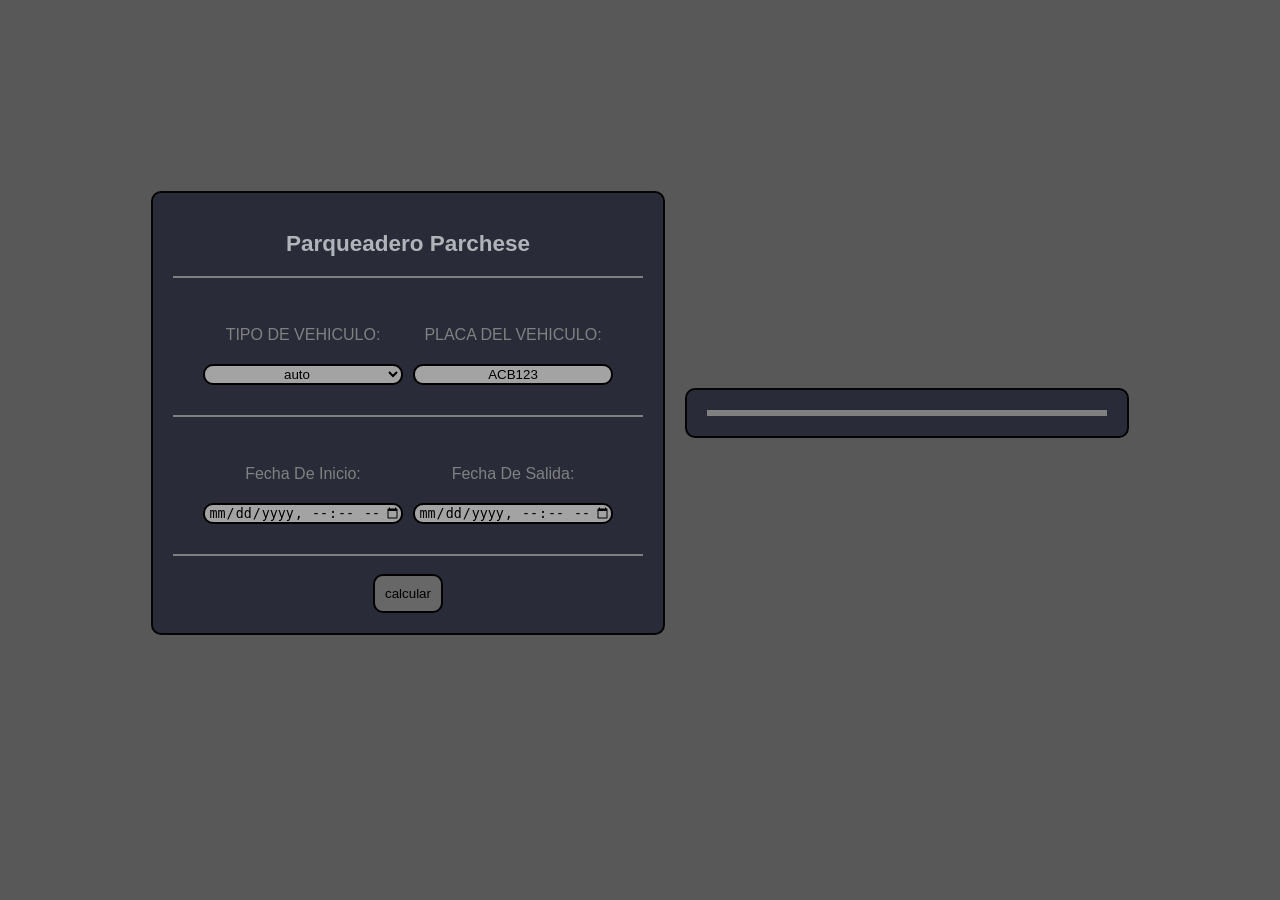
==== commit 65775da8: "adelanto del ejercicio parqueadero" ====
--- a/ejercicio_parqueadero/index.html
+++ b/ejercicio_parqueadero/index.html
@@ -45,7 +45,30 @@
 			<br>
 			<button id="calcular" type="click">calcular</button>
     	</div>
-		<div class="resultado1" id="resultado1"></div>
+		<div class="formulario">
+
+			<div class="logo" id="logo">
+      		</div>
+
+			<div class="datos">
+				<div class="registrados">
+
+					<div id="usuario"></div>
+					
+				</div>
+			</div>
+			<div class="datos">
+				<div class="registrados" >
+
+					<div id="pagos"></div>
+					
+				</div>
+			</div>
+			
+
+			
+			
+		</div>
   	</main>
 	<script src="parqueadero.js"></script>
 </body>
--- a/ejercicio_parqueadero/parqueadero.css
+++ b/ejercicio_parqueadero/parqueadero.css
@@ -27,6 +27,7 @@
     align-items: center;
     justify-content: center;
     width: 100%;
+    gap: 20px;
 }
 .formulario{
     display: flex;
@@ -122,4 +123,18 @@
     text-align: center;
     border-radius: 10px;
     border: 2px solid black;
+}
+.datos{
+    border-bottom: 2px solid gray;
+    width: 100%;
+}
+.registrados{
+    color: gray;
+    width: 100%;
+}
+.pagoSinDescuento{
+    color: brown;
+}
+.pagoConDescuento{
+    color: green;
 }
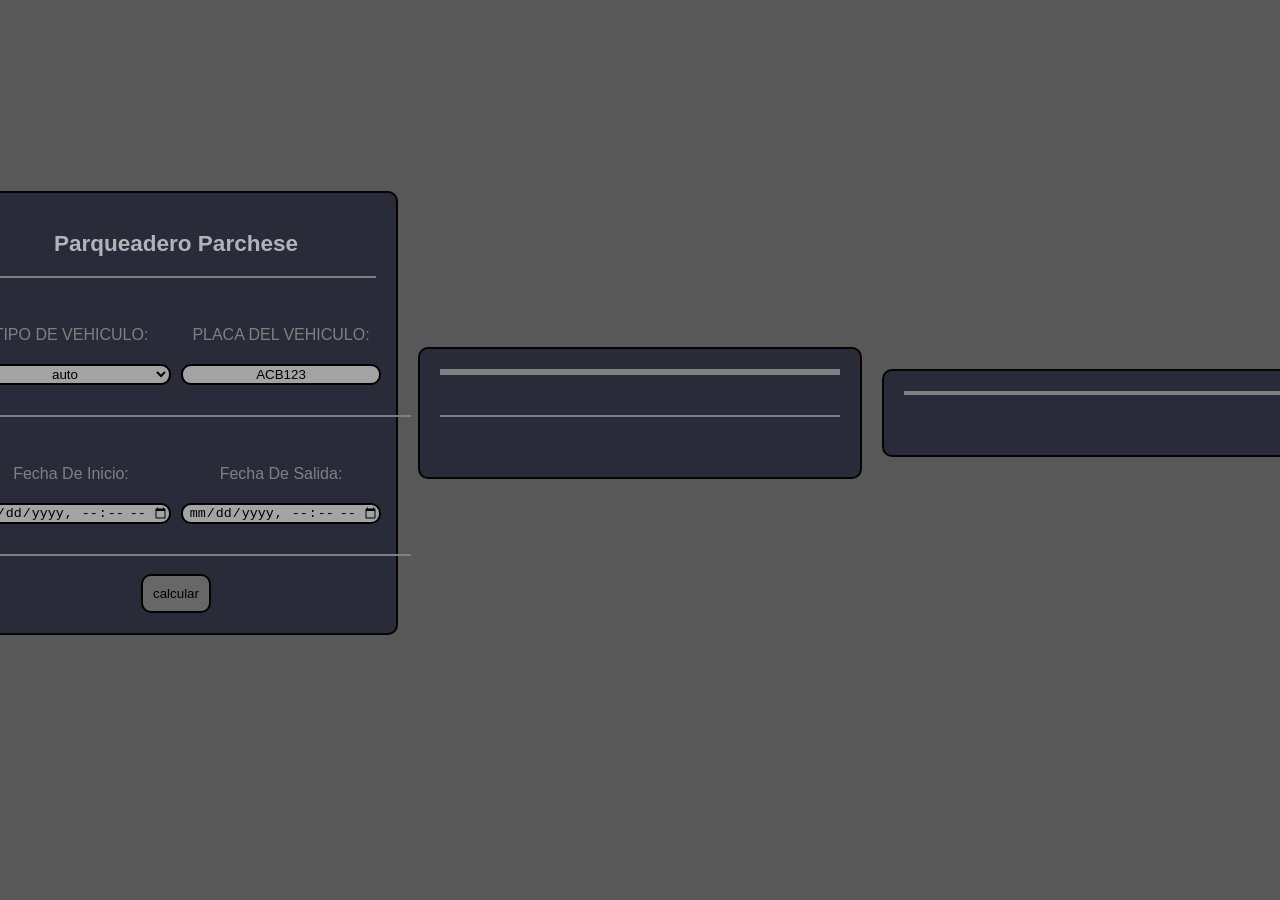
==== commit 2d777cbb: "se termino exitosamente el ejercicio de parqueadero" ====
--- a/ejercicio_parqueadero/index.html
+++ b/ejercicio_parqueadero/index.html
@@ -4,7 +4,7 @@
   <meta charset="UTF-8">
   <meta name="viewport" content="width=device-width, initial-scale=1.0">
   <link rel="stylesheet" href="parqueadero.css">
-  <title>Portafolio</title>
+  <title>Parqueadero</title>
 </head>
 <body>
 	<main>
@@ -64,10 +64,38 @@
 					
 				</div>
 			</div>
-			
 
-			
-			
+			<div class="datos">
+				<div class="input_pago" >
+
+					<div id="Pago"></div>
+					
+				</div>
+			</div>
+			<div class="datosBOTON">
+				<div class="clasebotton" >
+					<div id="botonPagar"></div>
+				</div>
+			</div>
+		</div>
+		<div class="formulario">
+
+			<div class="logo" id="logoPagos">
+      		</div>
+
+			<div class="datos">
+				<div class="registrados" >
+
+					<div id="registro"></div>
+					
+				</div>
+			</div>
+
+			<div class="datosBOTON">
+				<div class="clasebotton" >
+					<div id="botonJson"></div>
+				</div>
+			</div>
 		</div>
   	</main>
 	<script src="parqueadero.js"></script>
--- a/ejercicio_parqueadero/parqueadero.css
+++ b/ejercicio_parqueadero/parqueadero.css
@@ -128,13 +128,42 @@
     border-bottom: 2px solid gray;
     width: 100%;
 }
+.datosBOTON{
+    width: 100%;
+}
 .registrados{
     color: gray;
     width: 100%;
+}
+.input_pago{
+    color: gray;
+    width: 100%;
+    padding: 20px;
 }
 .pagoSinDescuento{
     color: brown;
 }
 .pagoConDescuento{
     color: green;
+}
+.clasebotton{
+    color: gray;
+    width: 100%;
+    padding: 20px;
+    align-items: center;
+    
+}
+.confirmarPago{
+    background-color: rgb(103, 103, 103);
+    padding: 10px;
+    color: black;
+    border: 2px solid black;
+    border-radius: 10px;
+}
+.confirmarPago:hover{
+    cursor: pointer;
+    background-color: rgb(47, 48, 53);
+    color: rgb(188, 188, 188);
+    transform: translateY(-3px);
+    font-weight: bold;
 }
